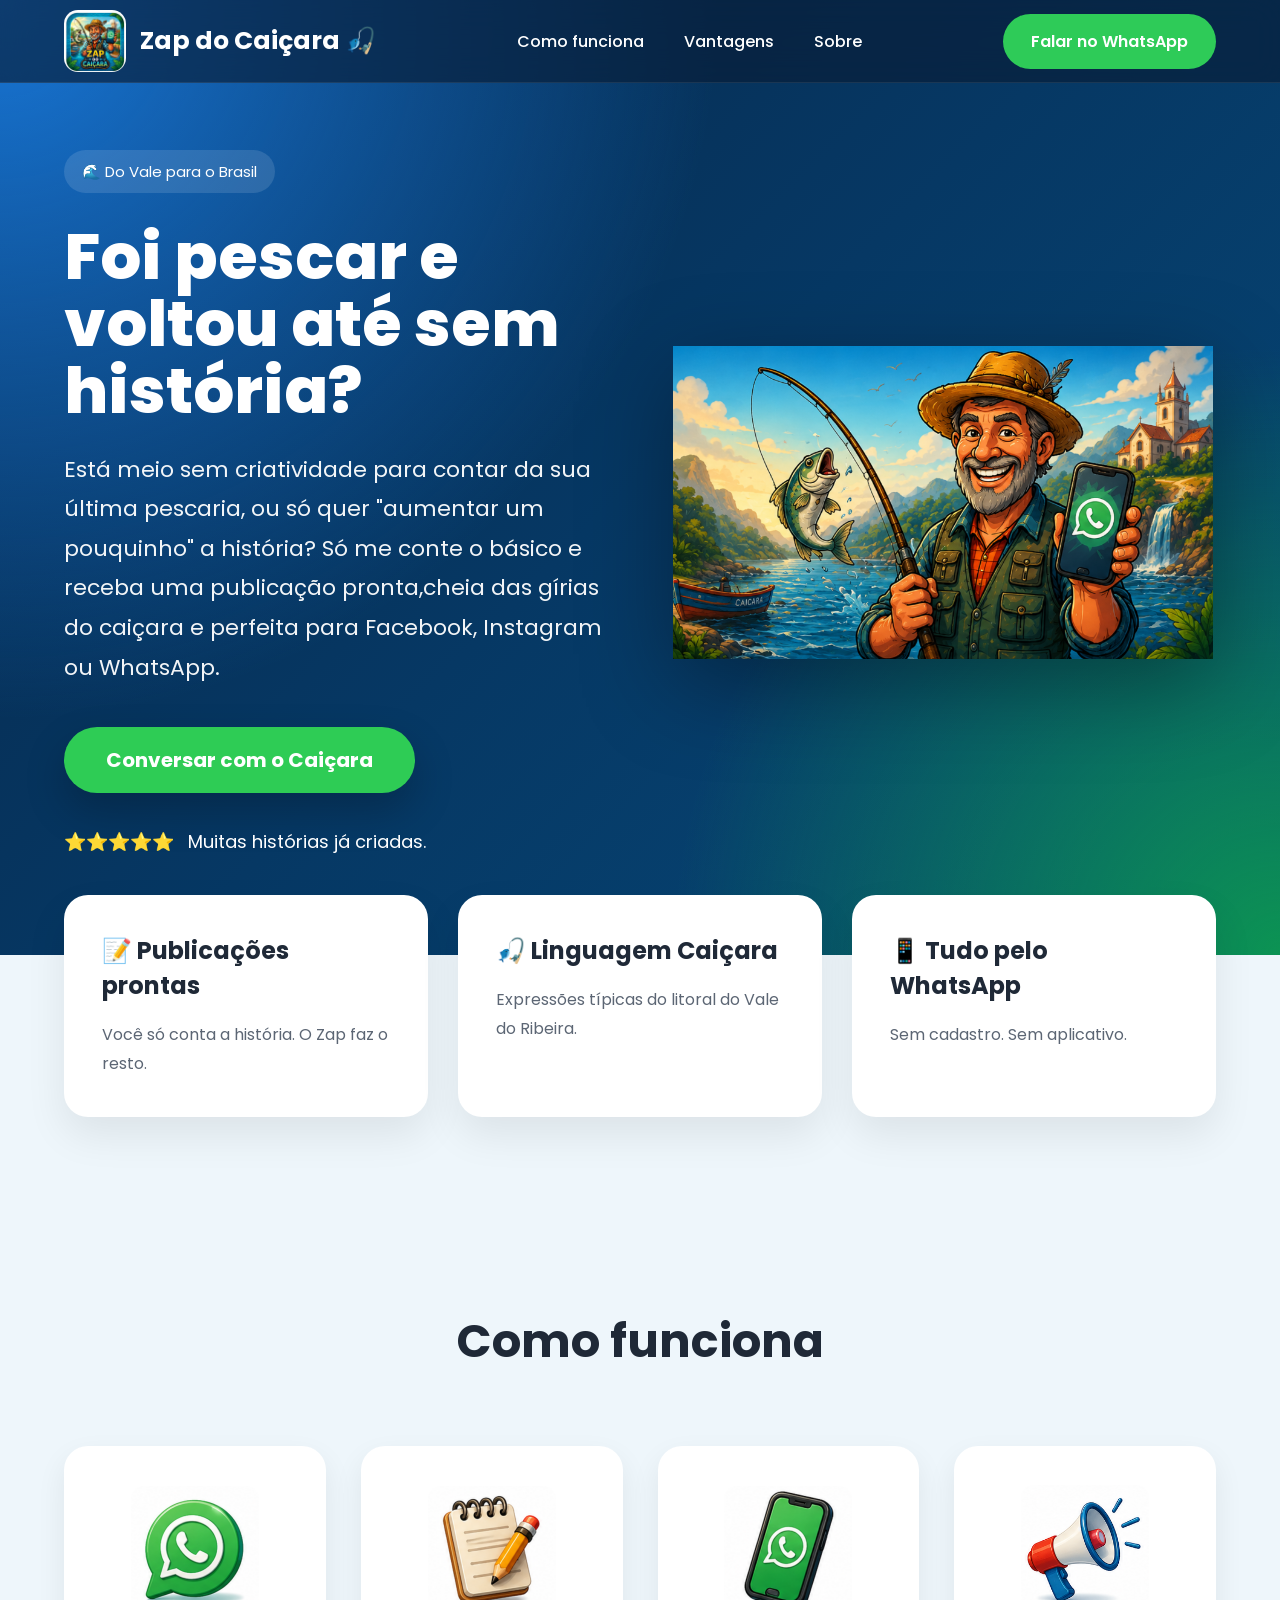
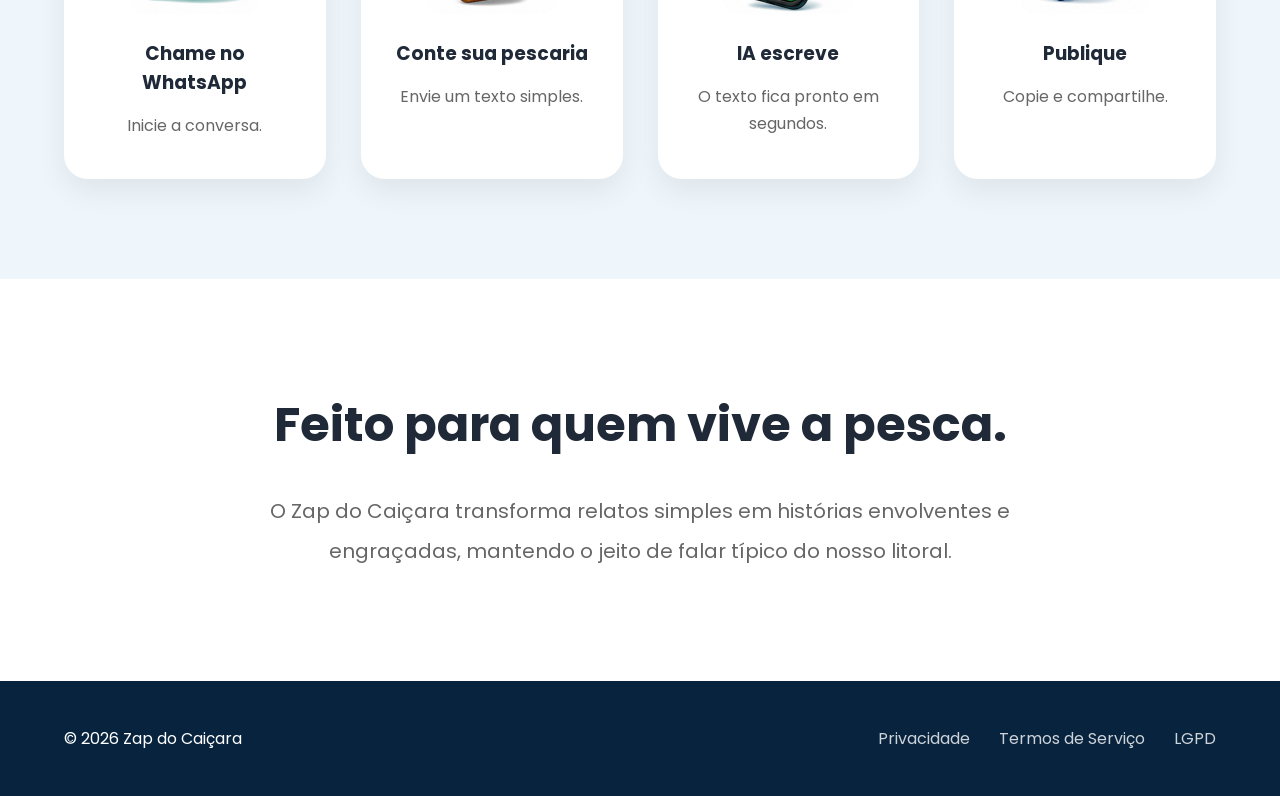
==== index.html @ da039c4a "Update index.html" ====
<!DOCTYPE html>
<html lang="pt-BR">

<head>

    <meta charset="UTF-8">
    <meta name="viewport" content="width=device-width, initial-scale=1.0">

    <title>Zap do Caiçara</title>

    <link rel="stylesheet" href="style.css">
    <link rel="stylesheet" href="responsive.css">

    <link rel="preconnect" href="https://fonts.googleapis.com">
    <link rel="preconnect" href="https://fonts.gstatic.com" crossorigin>

    <link href="https://fonts.googleapis.com/css2?family=Poppins:wght@300;400;500;600;700;800&display=swap" rel="stylesheet">

</head>

<body>

<header>

    <div class="container">

        <a class="logo">

            <img src="logo.png" alt="">

            <span>Zap do Caiçara 🎣</span>

        </a>

        <nav>

            <a href="#como-funciona">Como funciona</a>
            <a href="#vantagens">Vantagens</a>
            <a href="#sobre">Sobre</a>

        </nav>

        <a class="btn-topo"
           href="https://wa.me/5513920053318"
           target="_blank">

            Falar no WhatsApp

        </a>

    </div>

</header>

<section class="hero">

    <div class="container hero-grid">

        <div class="hero-texto">

            <span class="tag">
                🌊 Do Vale para o Brasil
            </span>

            <h1>

                Foi pescar e voltou até sem história?

            </h1>

            <p>

                Está meio sem criatividade para contar da sua última pescaria, 
                ou só quer "aumentar um pouquinho" a história? Só me conte o básico
                e receba uma publicação pronta,cheia das gírias do caiçara 
                e perfeita para Facebook, Instagram ou WhatsApp.

            </p>

            <a class="btn-principal"
               href="https://wa.me/5513920053318"
               target="_blank">

                Conversar com o Caiçara

            </a>

            <div class="avaliacao">

                ⭐⭐⭐⭐⭐

                <span>Muitas histórias já criadas.</span>

            </div>

        </div>

        <div class="hero-img">

            <img src="hero.png" alt="">

        </div>

    </div>

</section>

<section
id="vantagens"
class="beneficios">

<div class="container">

<div class="card">

<h3>📝 Publicações prontas</h3>

<p>

Você só conta a história.

O Zap faz o resto.

</p>

</div>

<div class="card">

<h3>🎣 Linguagem Caiçara</h3>

<p>

Expressões típicas do litoral do Vale do Ribeira.

</p>

</div>

<div class="card">

<h3>📱 Tudo pelo WhatsApp</h3>

<p>

Sem cadastro.

Sem aplicativo.

</p>

</div>

</div>

</section>

<section
id="como-funciona"
class="passos">

<div class="container">

<h2>Como funciona</h2>

<div class="linha-passos">

<div class="passo">

<div class="icone">

        <a class="logo1">

            <img src="icon-whatsapp.png" alt="">

        </a>

</div>

<h3>Chame no WhatsApp</h3>

<p>

Inicie a conversa.

</p>

</div>

<div class="passo">

<div class="icone">

    <a class="logo1">

            <img src="icon-historia.png" alt="">

    </a>

</div>

<h3>Conte sua pescaria</h3>

<p>

Envie um texto simples.

</p>

</div>

<div class="passo">

<div class="icone">

    <a class="logo1">

            <img src="icon-celular.png" alt="">

    </a>

</div>

<h3>IA escreve</h3>

<p>

O texto fica pronto em segundos.

</p>

</div>

<div class="passo">

<div class="icone">

    <a class="logo1">

            <img src="icon-publicar.png" alt="">

    </a>

</div>

<h3>Publique</h3>

<p>

Copie e compartilhe.

</p>

</div>

</div>

</div>

</section>

<section
id="sobre"
class="sobre">

<div class="container">

<h2>Feito para quem vive a pesca.</h2>

<p>

O Zap do Caiçara transforma relatos simples em histórias envolventes e engraçadas,
mantendo o jeito de falar típico do nosso litoral.

</p>

</div>

</section>

<footer>

<div class="container">

<p>

© 2026 Zap do Caiçara

</p>

<div>

<a href="https://karlynhosgouveia-glitch.github.io/zapdocaicara/privacy.html">Privacidade</a>

<a href="https://karlynhosgouveia-glitch.github.io/zapdocaicara/termosdeservico.html">Termos de Serviço</a>

<a href="https://karlynhosgouveia-glitch.github.io/zapdocaicara/exclusaodedados">LGPD</a>

</div>

</div>

</footer>

<script src="script.js"></script>

</body>

</html>
---- style.css ----
/*============================

Zap do Caiçara
style.css

============================*/

*{
    margin:0;
    padding:0;
    box-sizing:border-box;
}

html{
    scroll-behavior:smooth;
}

body{

    font-family:'Poppins',sans-serif;
    background:#eef6fb;
    color:#1f2937;
    overflow-x:hidden;

}

img{

    max-width:100%;
    display:block;

}

a{

    text-decoration:none;

}

.container{

    width:90%;
    max-width:1200px;
    margin:auto;

}

/*============================
HEADER
============================*/

header{

    position:fixed;
    top:0;
    left:0;
    width:100%;
    z-index:999;

    backdrop-filter:blur(16px);

    background:rgba(8,30,56,.65);

    border-bottom:1px solid rgba(255,255,255,.08);

}

header .container{

    height:82px;

    display:flex;

    justify-content:space-between;

    align-items:center;

}

.logo{

    display:flex;

    align-items:center;

    gap:14px;

    color:white;

    font-size:25px;

    font-weight:700;

}

.logo img{

    width:62px;

    border-radius:14px;

}

.logo1{

    display:flex;

    align-items:center;

    gap:14px;

    color:white;

    font-size:25px;

    font-weight:700;

}

.logo1 img{

    width:128px;

    border-radius:14px;

}

nav{

    display:flex;
    gap:40px;

}

nav a{

    color:white;

    font-weight:500;

    transition:.25s;

}

nav a:hover{

    color:#67e46c;

}

.btn-topo{

    background:#2ecb58;

    color:white;

    padding:15px 28px;

    border-radius:999px;

    font-weight:600;

    transition:.25s;

}

.btn-topo:hover{

    transform:translateY(-2px);

    background:#26b94d;

}

/*============================
HERO
============================*/

.hero{

    padding-top:150px;
    padding-bottom:100px;

    background:

    radial-gradient(circle at top left,#1877d8 0%,transparent 45%),

    radial-gradient(circle at bottom right,#0c9353 0%,transparent 38%),

    linear-gradient(135deg,#06274a,#063864,#074979);

    color:white;

}

.hero-grid{

    display:grid;

    grid-template-columns:1fr 1fr;

    align-items:center;

    gap:60px;

}

.tag{

    display:inline-block;

    background:rgba(255,255,255,.12);

    padding:10px 18px;

    border-radius:40px;

    margin-bottom:30px;

    font-size:15px;

}

.hero h1{

    font-size:64px;

    line-height:1.05;

    font-weight:800;

    margin-bottom:25px;

}

.hero p{

    font-size:22px;

    line-height:1.8;

    opacity:.95;

    max-width:600px;

}

.btn-principal{

    display:inline-block;

    margin-top:40px;

    background:#2ecc55;

    color:white;

    padding:18px 42px;

    border-radius:999px;

    font-size:20px;

    font-weight:700;

    transition:.25s;

    box-shadow:0 18px 40px rgba(0,0,0,.22);

}

.btn-principal:hover{

    transform:translateY(-3px);

}

.avaliacao{

    margin-top:35px;

    display:flex;

    gap:14px;

    align-items:center;

    font-size:18px;

}

.hero-img{

    display:flex;

    justify-content:center;

}

.hero-img img{

    width:540px;

    animation:flutuar 4s ease-in-out infinite;

    filter:drop-shadow(0 25px 45px rgba(0,0,0,.35));

}

/*============================
CARDS
============================*/

.beneficios{

    margin-top:-60px;

    padding-bottom:90px;

}

.beneficios .container{

    display:grid;

    grid-template-columns:repeat(3,1fr);

    gap:30px;

}

.card{

    background:white;

    border-radius:24px;

    padding:38px;

    box-shadow:0 18px 40px rgba(0,0,0,.08);

    transition:.30s;

}

.card:hover{

    transform:translateY(-10px);

}

.card h3{

    font-size:24px;

    margin-bottom:18px;

}

.card p{

    color:#5c6674;

    line-height:1.8;

}

/*============================
COMO FUNCIONA
============================*/

.passos{

    padding:100px 0;

}

.passos h2{

    text-align:center;

    font-size:46px;

    margin-bottom:70px;

}

.linha-passos{

    display:grid;

    grid-template-columns:repeat(4,1fr);

    gap:35px;

}

.passo{

    background:white;

    border-radius:24px;

    text-align:center;

    padding:40px 30px;

    box-shadow:0 12px 30px rgba(0,0,0,.07);

}

.icone{

    width:128px;
    height:128px;

    margin:auto;

    margin-bottom:25px;

    border-radius:50%;

    background:#0b74dd;

    color:white;

    display:flex;

    justify-content:center;

    align-items:center;

    font-size:28px;

    font-weight:bold;

}

.passo h3{

    margin-bottom:15px;

}

.passo p{

    color:#666;

    line-height:1.7;

}

/*============================
SOBRE
============================*/

.sobre{

    padding:110px 0;

    background:white;

}

.sobre h2{

    text-align:center;

    font-size:48px;

    margin-bottom:30px;

}

.sobre p{

    max-width:820px;

    margin:auto;

    text-align:center;

    line-height:2;

    color:#666;

    font-size:20px;

}

/*============================
FOOTER
============================*/

footer{

    background:#07233e;

    color:white;

    padding:45px 0;

}

footer .container{

    display:flex;

    justify-content:space-between;

    align-items:center;

}

footer a{

    color:white;

    margin-left:25px;

    opacity:.8;

}

footer a:hover{

    opacity:1;

}

/*============================
ANIMAÇÃO
============================*/

@keyframes flutuar{

0%{

transform:translateY(0px);

}

50%{

transform:translateY(-12px);

}

100%{

transform:translateY(0px);

}

}
---- responsive.css ----
/*==================================
TABLETS
==================================*/

@media (max-width:1024px){

.hero-grid{

grid-template-columns:1fr;
text-align:center;

}

.hero-texto{

display:flex;
flex-direction:column;
align-items:center;

}

.hero h1{

font-size:48px;

}

.hero p{

font-size:20px;

}

.hero-img{

margin-top:50px;

}

.hero-img img{

width:420px;

}

.beneficios .container{

grid-template-columns:1fr 1fr;

}

.linha-passos{

grid-template-columns:1fr 1fr;

gap:25px;

}

footer .container{

flex-direction:column;
gap:20px;

}

}

/*==================================
CELULARES
==================================*/

@media (max-width:768px){

header .container{

height:auto;

padding:20px 0;

flex-direction:column;

gap:18px;

}

nav{

flex-wrap:wrap;
justify-content:center;
gap:20px;

}

.logo span{

font-size:22px;

}

.hero{

padding-top:190px;
padding-bottom:70px;

}

.hero h1{

font-size:36px;

}

.hero p{

font-size:18px;

line-height:1.7;

}

.btn-principal{

font-size:18px;
padding:16px 34px;

}

.btn-topo{

padding:14px 24px;

}

.hero-img img{

width:300px;

}

.beneficios{

margin-top:0;

}

.beneficios .container{

grid-template-columns:1fr;

}

.linha-passos{

grid-template-columns:1fr;

}

.passos h2{

font-size:34px;

}

.sobre{

padding:80px 0;

}

.sobre h2{

font-size:34px;

}

.sobre p{

font-size:17px;

line-height:1.8;

}

footer{

text-align:center;

}

footer .container{

flex-direction:column;

}

footer div{

display:flex;
flex-wrap:wrap;
justify-content:center;
gap:18px;

}

footer a{

margin:0;

}

}

/*==================================
TELAS MUITO PEQUENAS
==================================*/

@media (max-width:480px){

.container{

width:92%;

}

.hero h1{

font-size:30px;

}

.hero p{

font-size:16px;

}

.tag{

font-size:13px;

}

.logo img{

width:48px;

}

.logo span{

font-size:18px;

}

.card{

padding:28px;

}

.passo{

padding:28px;

}

}
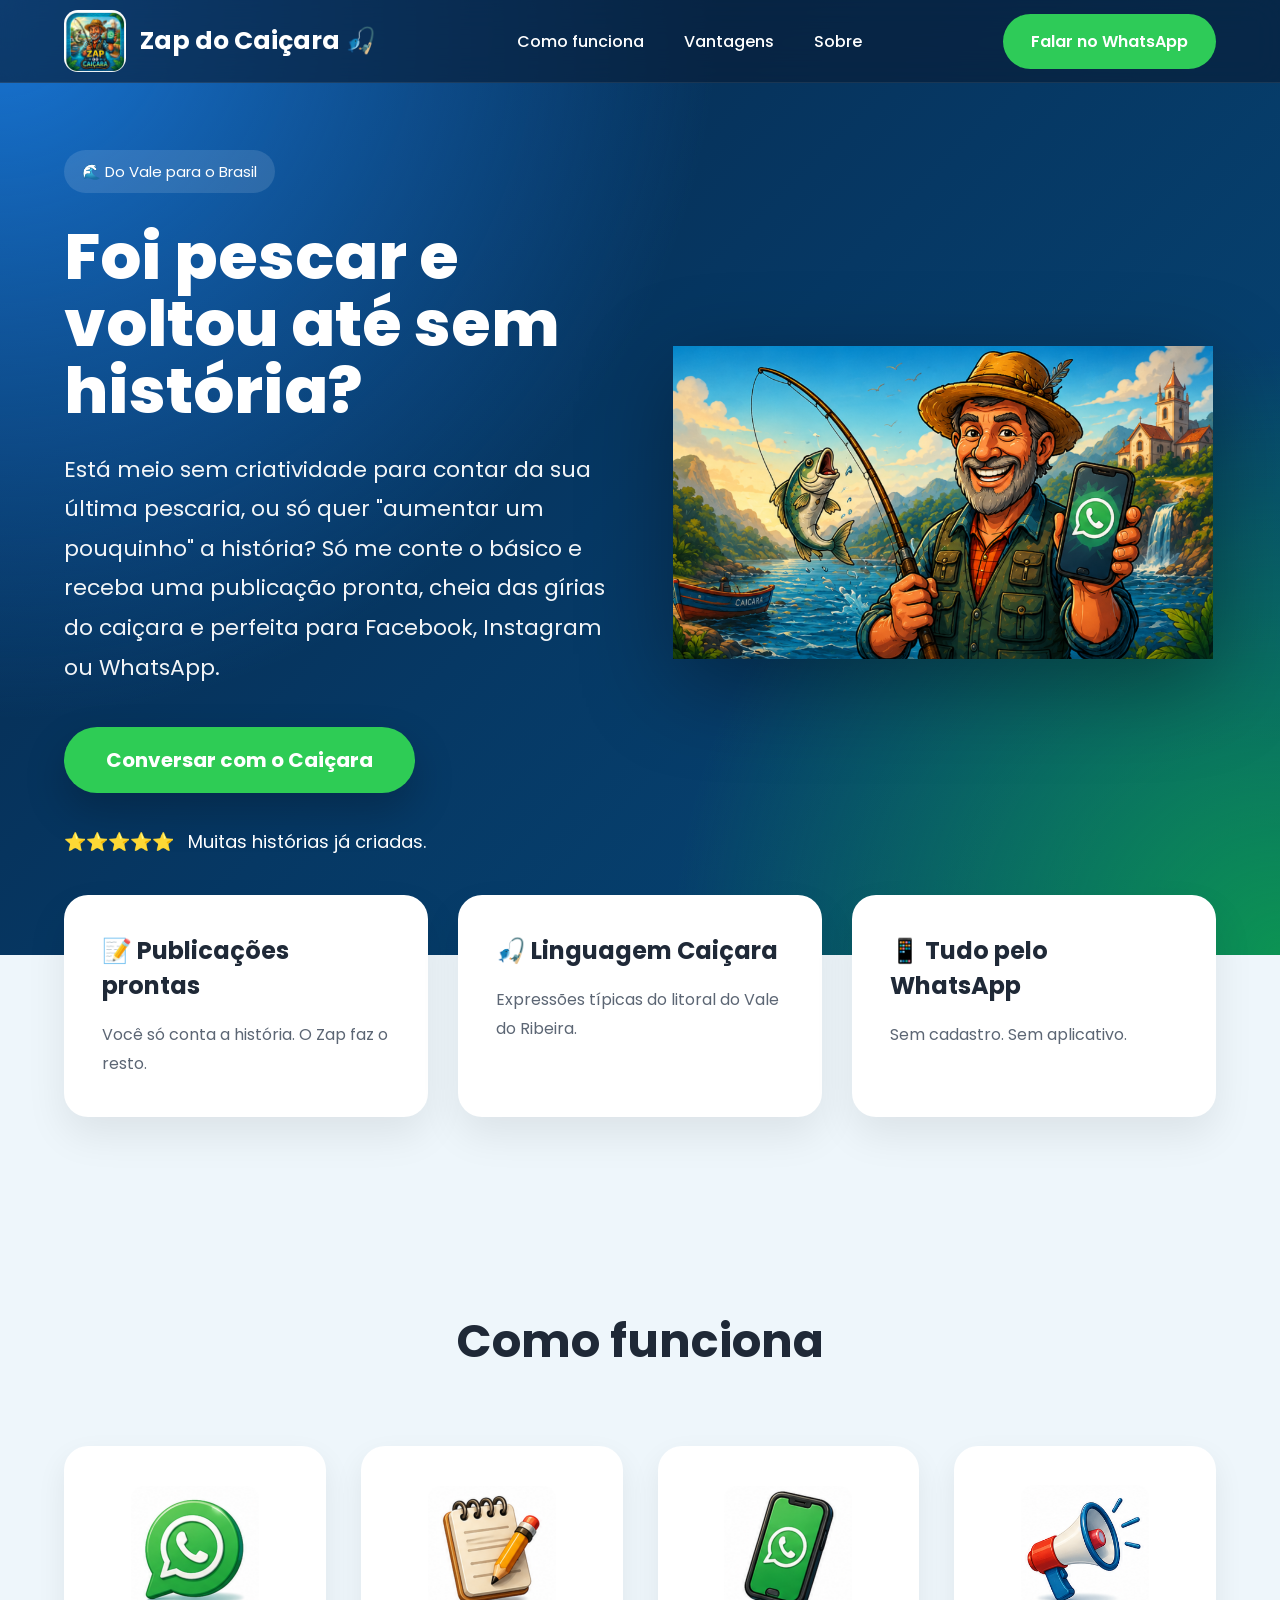
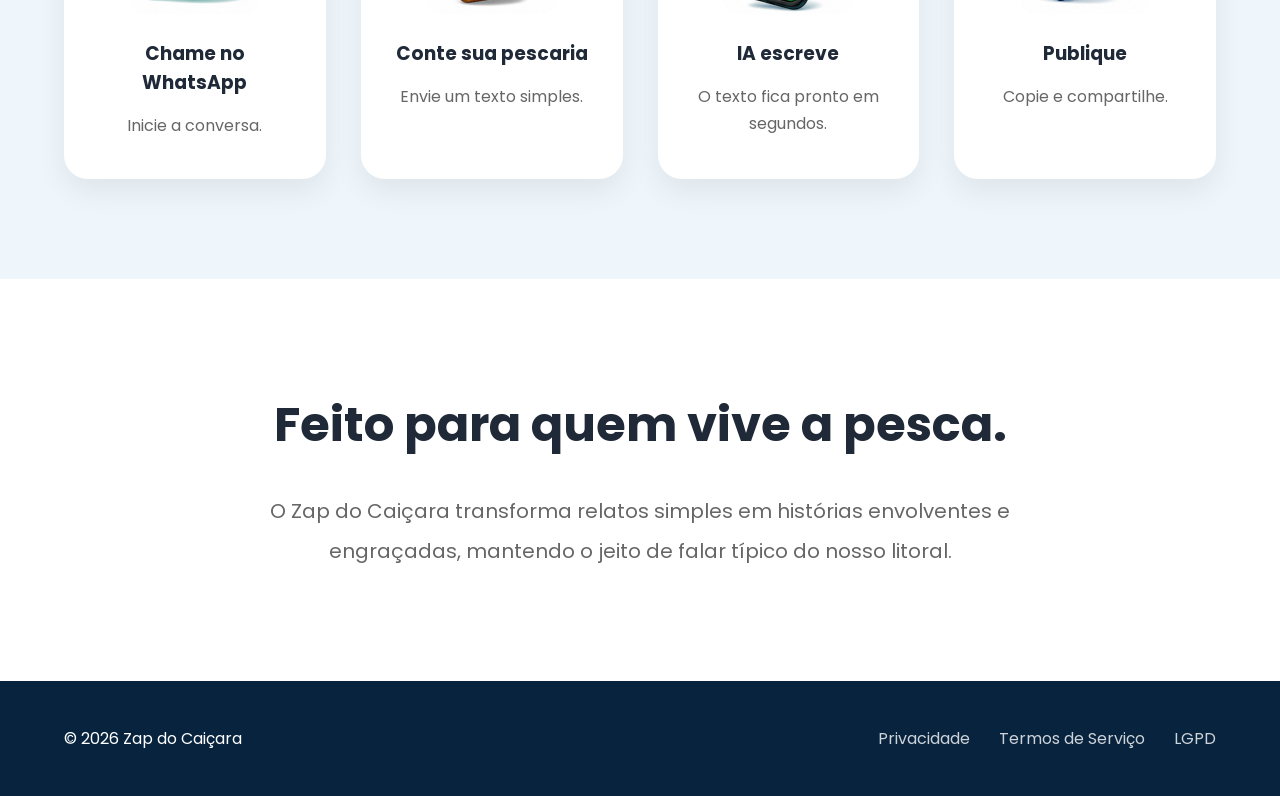
==== commit 794bb104: "Update index.html" ====
--- a/index.html
+++ b/index.html
@@ -72,7 +72,7 @@
 
                 Está meio sem criatividade para contar da sua última pescaria, 
                 ou só quer "aumentar um pouquinho" a história? Só me conte o básico
-                e receba uma publicação pronta,cheia das gírias do caiçara 
+                e receba uma publicação pronta, cheia das gírias do caiçara 
                 e perfeita para Facebook, Instagram ou WhatsApp.
 
             </p>
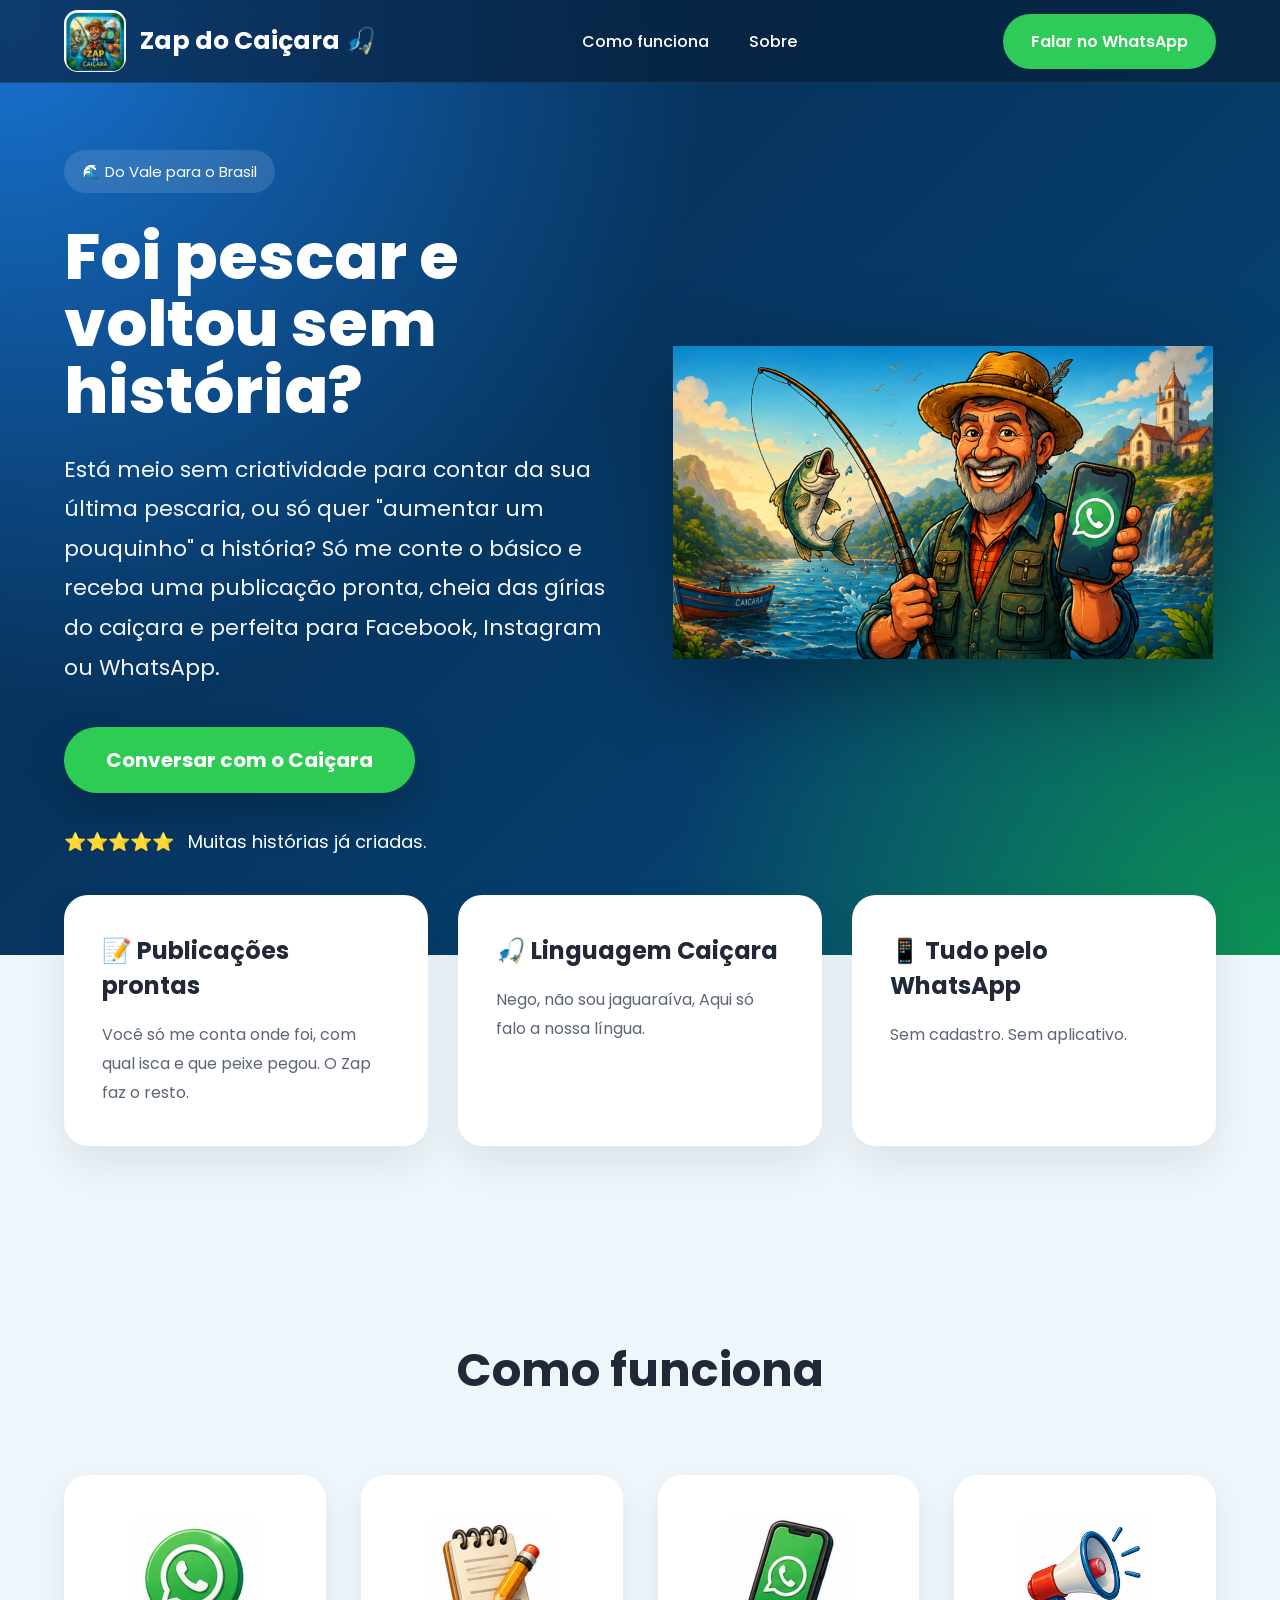
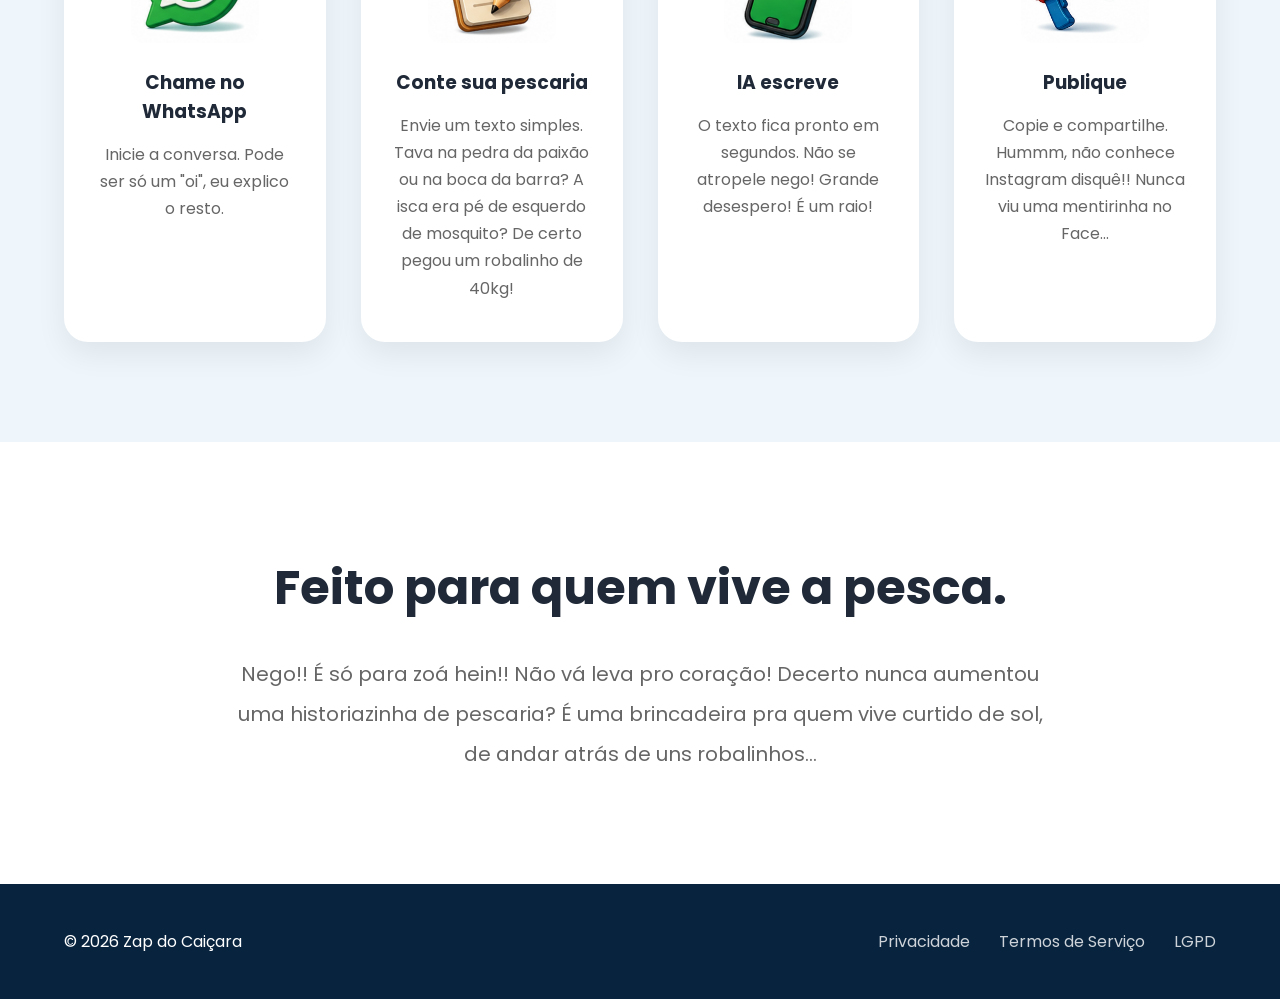
==== commit 8ecdd8cd: "Update index.html" ====
--- a/index.html
+++ b/index.html
@@ -35,7 +35,6 @@
         <nav>
 
             <a href="#como-funciona">Como funciona</a>
-            <a href="#vantagens">Vantagens</a>
             <a href="#sobre">Sobre</a>
 
         </nav>
@@ -64,7 +63,7 @@
 
             <h1>
 
-                Foi pescar e voltou até sem história?
+                Foi pescar e voltou sem história?
 
             </h1>
 
@@ -117,7 +116,7 @@
 
 <p>
 
-Você só conta a história.
+Você só me conta onde foi, com qual isca e que peixe pegou.
 
 O Zap faz o resto.
 
@@ -131,7 +130,7 @@
 
 <p>
 
-Expressões típicas do litoral do Vale do Ribeira.
+Nego, não sou jaguaraíva, Aqui só falo a nossa língua.
 
 </p>
 
@@ -182,6 +181,7 @@
 <p>
 
 Inicie a conversa.
+Pode ser só um "oi", eu explico o resto.
 
 </p>
 
@@ -204,6 +204,9 @@
 <p>
 
 Envie um texto simples.
+Tava na pedra da paixão ou na boca da barra?
+A isca era pé de esquerdo de mosquito?
+De certo pegou um robalinho de 40kg!
 
 </p>
 
@@ -226,6 +229,8 @@
 <p>
 
 O texto fica pronto em segundos.
+Não se atropele nego! Grande desespero!
+É um raio!
 
 </p>
 
@@ -248,7 +253,8 @@
 <p>
 
 Copie e compartilhe.
-
+Hummm, não conhece Instagram disquê!!
+Nunca viu uma mentirinha no Face...
 </p>
 
 </div>
@@ -269,8 +275,9 @@
 
 <p>
 
-O Zap do Caiçara transforma relatos simples em histórias envolventes e engraçadas,
-mantendo o jeito de falar típico do nosso litoral.
+Nego!! É só para zoá hein!! 
+Não vá leva pro coração! Decerto nunca aumentou uma historiazinha de pescaria?
+É uma brincadeira pra quem vive curtido de sol, de andar atrás de uns robalinhos...
 
 </p>
 
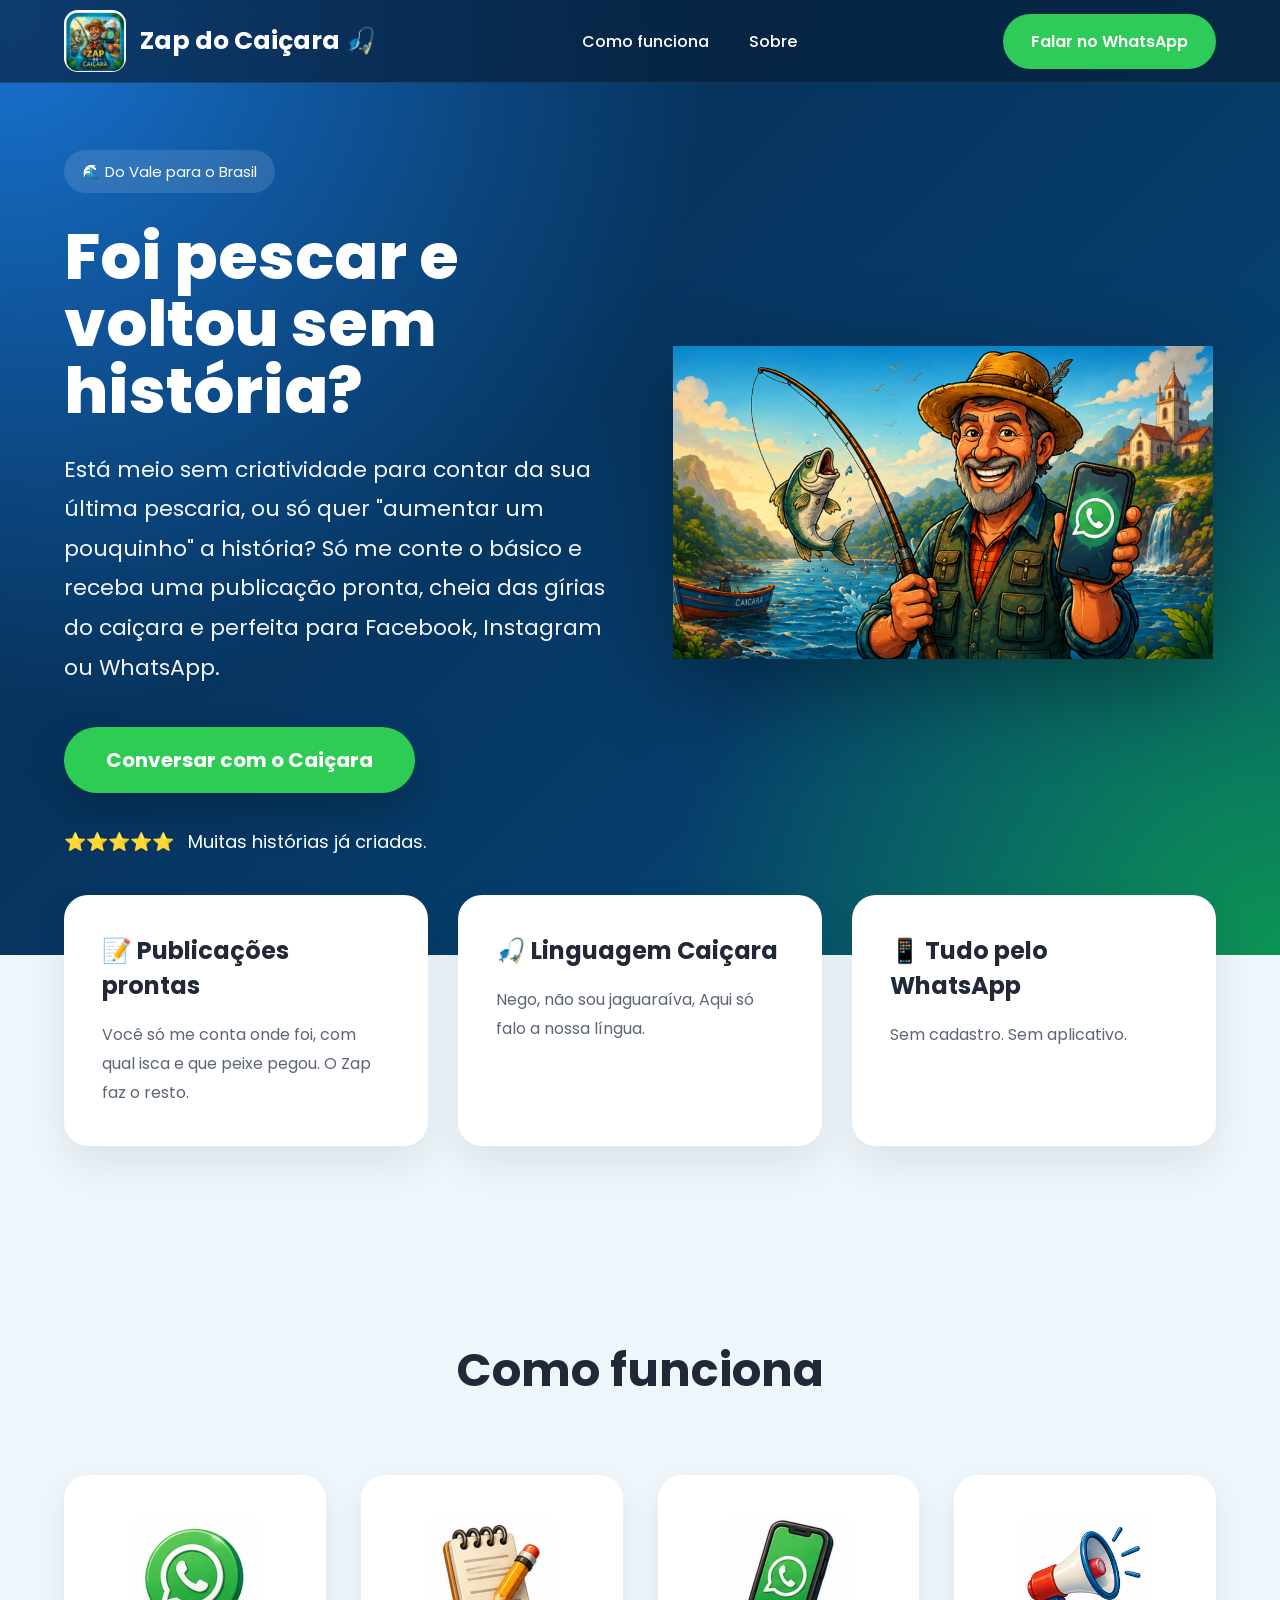
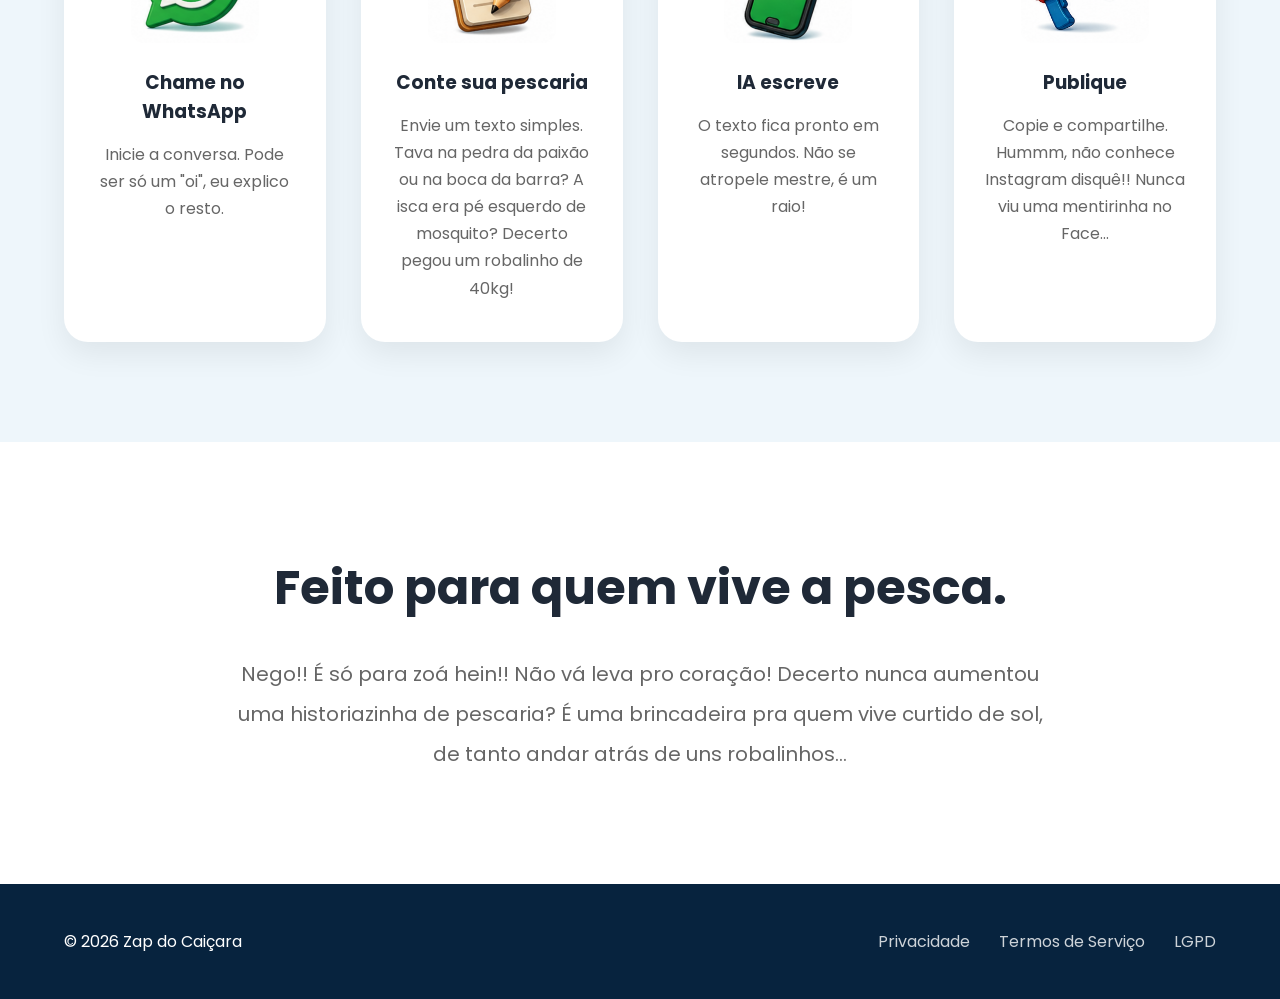
==== commit 60d5ff7a: "Update index.html" ====
--- a/index.html
+++ b/index.html
@@ -205,8 +205,8 @@
 
 Envie um texto simples.
 Tava na pedra da paixão ou na boca da barra?
-A isca era pé de esquerdo de mosquito?
-De certo pegou um robalinho de 40kg!
+A isca era pé esquerdo de mosquito?
+Decerto pegou um robalinho de 40kg!
 
 </p>
 
@@ -229,8 +229,7 @@
 <p>
 
 O texto fica pronto em segundos.
-Não se atropele nego! Grande desespero!
-É um raio!
+Não se atropele mestre, é um raio!
 
 </p>
 
@@ -277,7 +276,7 @@
 
 Nego!! É só para zoá hein!! 
 Não vá leva pro coração! Decerto nunca aumentou uma historiazinha de pescaria?
-É uma brincadeira pra quem vive curtido de sol, de andar atrás de uns robalinhos...
+É uma brincadeira pra quem vive curtido de sol, de tanto andar atrás de uns robalinhos...
 
 </p>
 
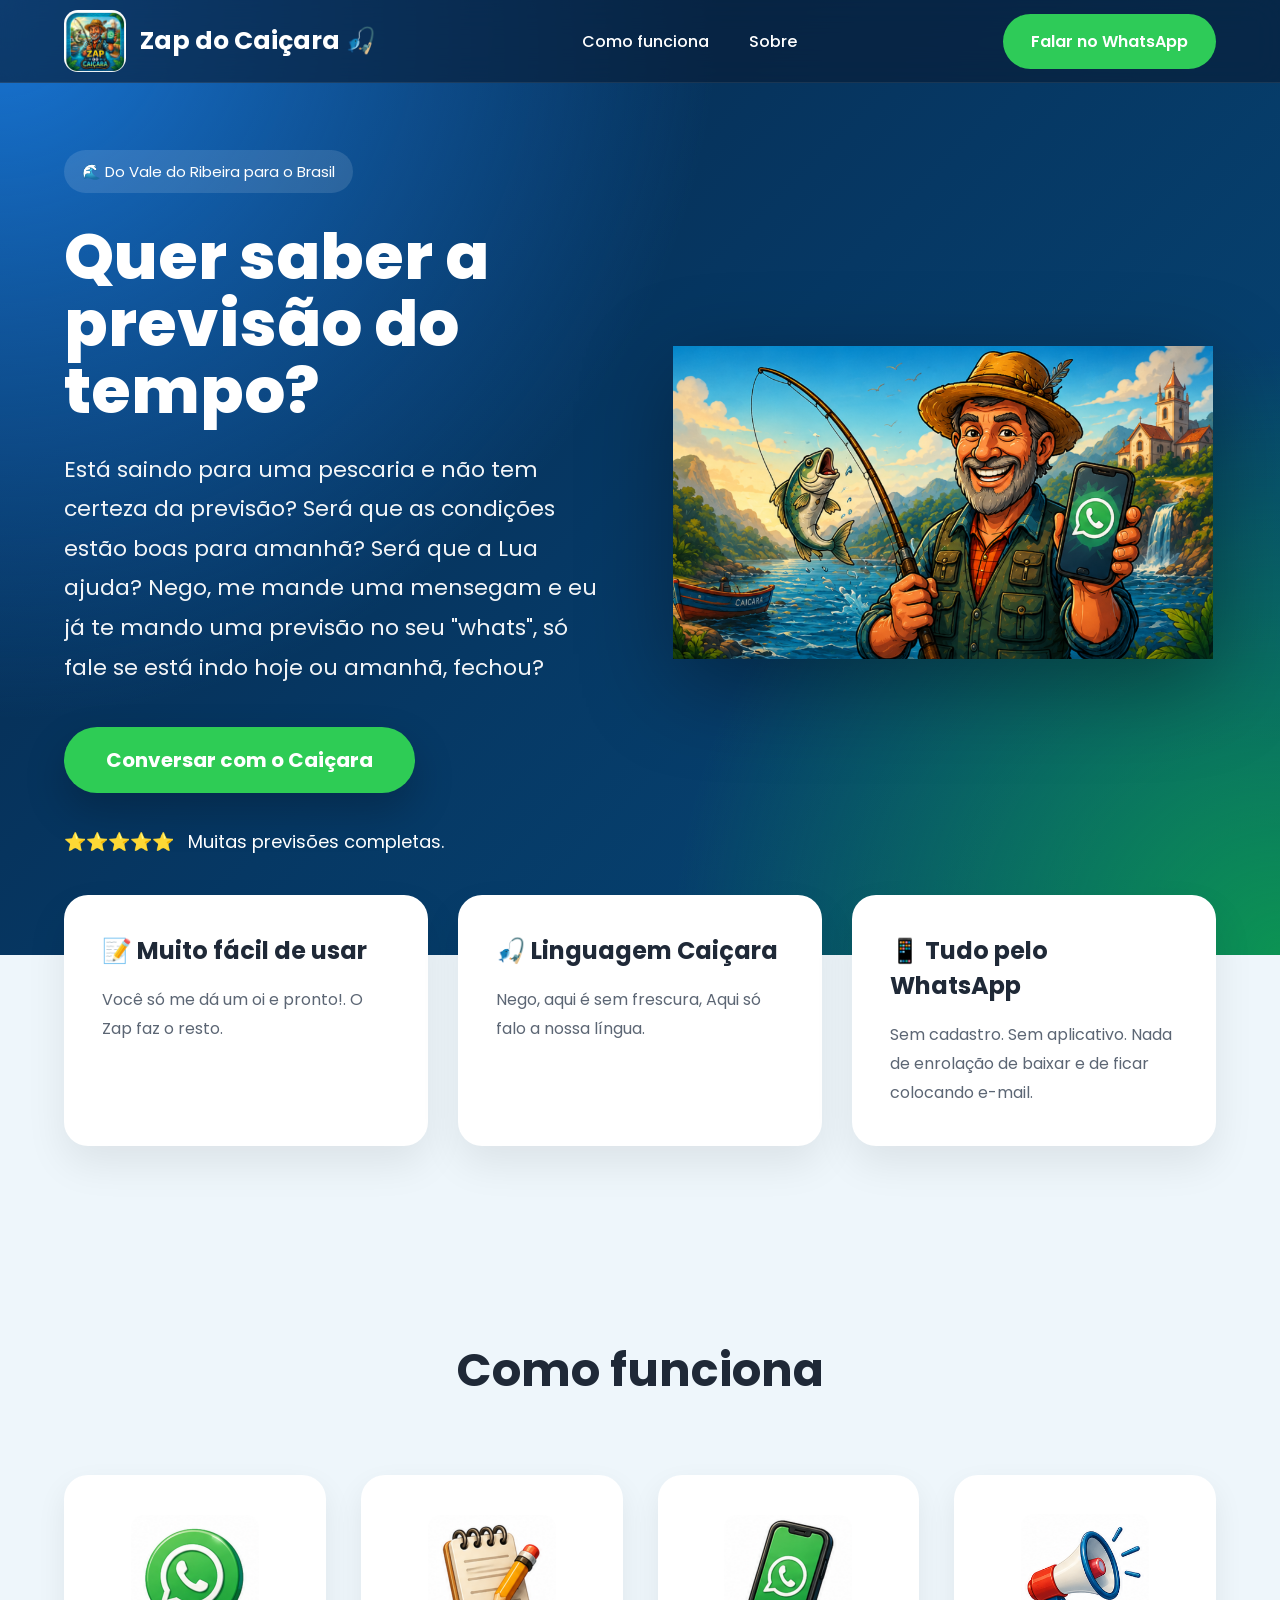
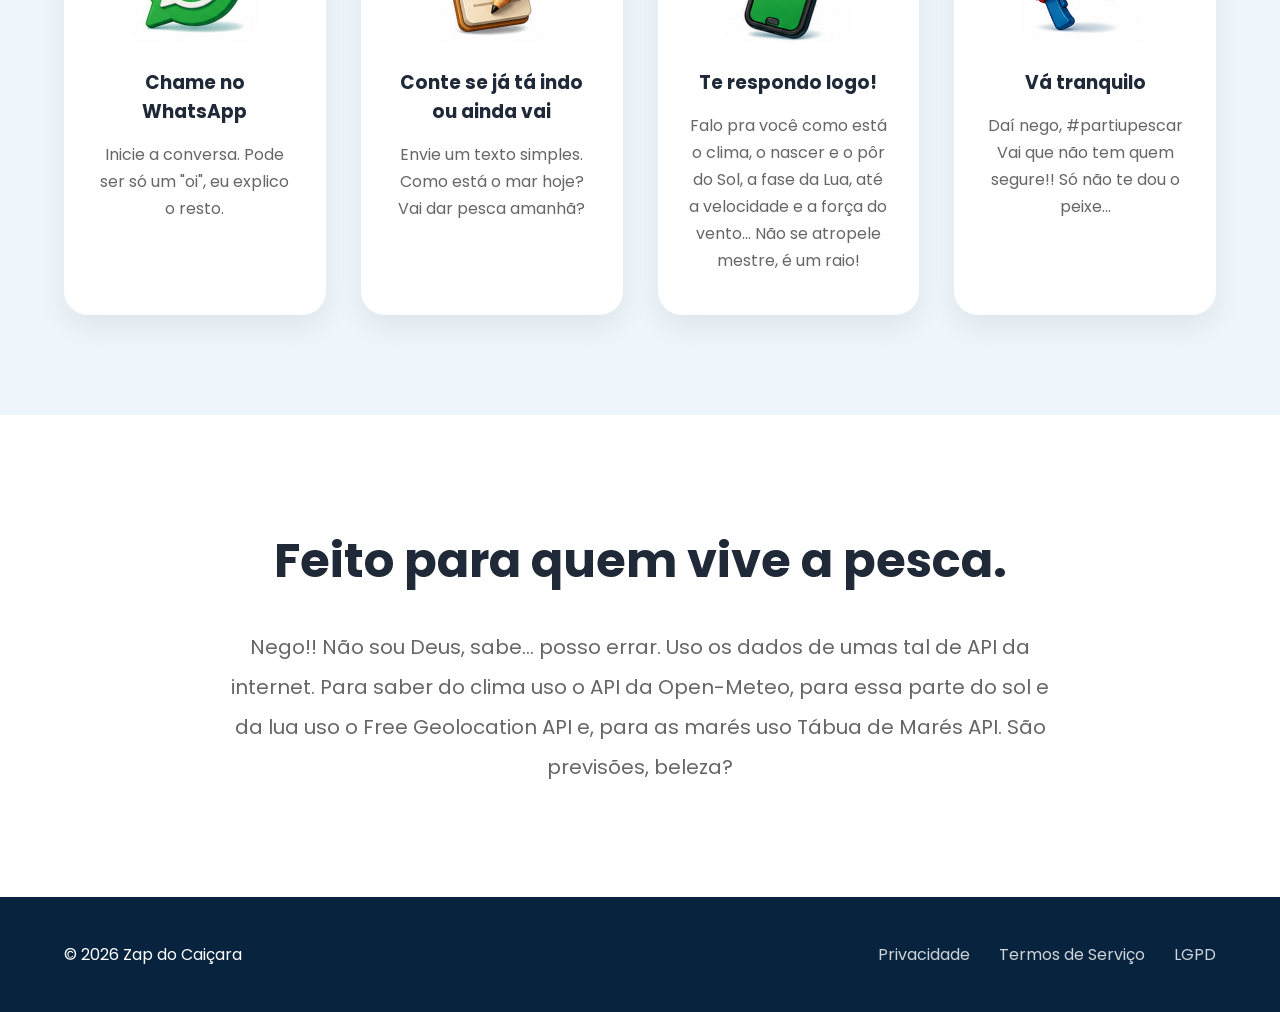
==== commit 33abd1ec: "Update index.html" ====
--- a/index.html
+++ b/index.html
@@ -40,7 +40,7 @@
         </nav>
 
         <a class="btn-topo"
-           href="https://wa.me/5513920053318"
+           href="https://wa.me/5513920053318?text=Oi%20Cai%C3%A7ara%21"
            target="_blank">
 
             Falar no WhatsApp
@@ -58,26 +58,26 @@
         <div class="hero-texto">
 
             <span class="tag">
-                🌊 Do Vale para o Brasil
+                🌊 Do Vale do Ribeira para o Brasil
             </span>
 
             <h1>
 
-                Foi pescar e voltou sem história?
+                Quer saber a previsão do tempo?
 
             </h1>
 
             <p>
 
-                Está meio sem criatividade para contar da sua última pescaria, 
-                ou só quer "aumentar um pouquinho" a história? Só me conte o básico
-                e receba uma publicação pronta, cheia das gírias do caiçara 
-                e perfeita para Facebook, Instagram ou WhatsApp.
+                Está saindo para uma pescaria e não tem certeza da previsão? 
+                Será que as condições estão boas para amanhã? Será que a Lua ajuda?
+                Nego, me mande uma mensegam e eu já te mando uma previsão no seu "whats", 
+                só fale se está indo hoje ou amanhã, fechou?
 
             </p>
 
             <a class="btn-principal"
-               href="https://wa.me/5513920053318"
+               href="https://wa.me/5513920053318?text=Oi%20Cai%C3%A7ara%21"
                target="_blank">
 
                 Conversar com o Caiçara
@@ -88,7 +88,7 @@
 
                 ⭐⭐⭐⭐⭐
 
-                <span>Muitas histórias já criadas.</span>
+                <span>Muitas previsões completas.</span>
 
             </div>
 
@@ -112,11 +112,11 @@
 
 <div class="card">
 
-<h3>📝 Publicações prontas</h3>
-
-<p>
-
-Você só me conta onde foi, com qual isca e que peixe pegou.
+<h3>📝 Muito fácil de usar</h3>
+
+<p>
+
+Você só me dá um oi e pronto!.
 
 O Zap faz o resto.
 
@@ -130,7 +130,7 @@
 
 <p>
 
-Nego, não sou jaguaraíva, Aqui só falo a nossa língua.
+Nego, aqui é sem frescura, Aqui só falo a nossa língua.
 
 </p>
 
@@ -145,6 +145,8 @@
 Sem cadastro.
 
 Sem aplicativo.
+
+Nada de enrolação de baixar e de ficar colocando e-mail.
 
 </p>
 
@@ -199,14 +201,13 @@
 
 </div>
 
-<h3>Conte sua pescaria</h3>
+<h3>Conte se já tá indo ou ainda vai</h3>
 
 <p>
 
 Envie um texto simples.
-Tava na pedra da paixão ou na boca da barra?
-A isca era pé esquerdo de mosquito?
-Decerto pegou um robalinho de 40kg!
+Como está o mar hoje?
+Vai dar pesca amanhã?
 
 </p>
 
@@ -224,11 +225,13 @@
 
 </div>
 
-<h3>IA escreve</h3>
-
-<p>
-
-O texto fica pronto em segundos.
+<h3>Te respondo logo!</h3>
+
+<p>
+
+Falo pra você como está o clima,
+o nascer e o pôr do Sol, a fase da Lua, até 
+a velocidade e a força do vento...
 Não se atropele mestre, é um raio!
 
 </p>
@@ -247,13 +250,13 @@
 
 </div>
 
-<h3>Publique</h3>
-
-<p>
-
-Copie e compartilhe.
-Hummm, não conhece Instagram disquê!!
-Nunca viu uma mentirinha no Face...
+<h3>Vá tranquilo</h3>
+
+<p>
+
+Daí nego, #partiupescar
+Vai que não tem quem segure!!
+Só não te dou o peixe...
 </p>
 
 </div>
@@ -274,9 +277,10 @@
 
 <p>
 
-Nego!! É só para zoá hein!! 
-Não vá leva pro coração! Decerto nunca aumentou uma historiazinha de pescaria?
-É uma brincadeira pra quem vive curtido de sol, de tanto andar atrás de uns robalinhos...
+Nego!! Não sou Deus, sabe... posso errar. 
+Uso os dados de umas tal de API da internet. Para saber do clima uso o API da Open-Meteo,
+para essa parte do sol e da lua uso o Free Geolocation API e, para as marés uso Tábua de Marés API.
+São previsões, beleza?
 
 </p>
 
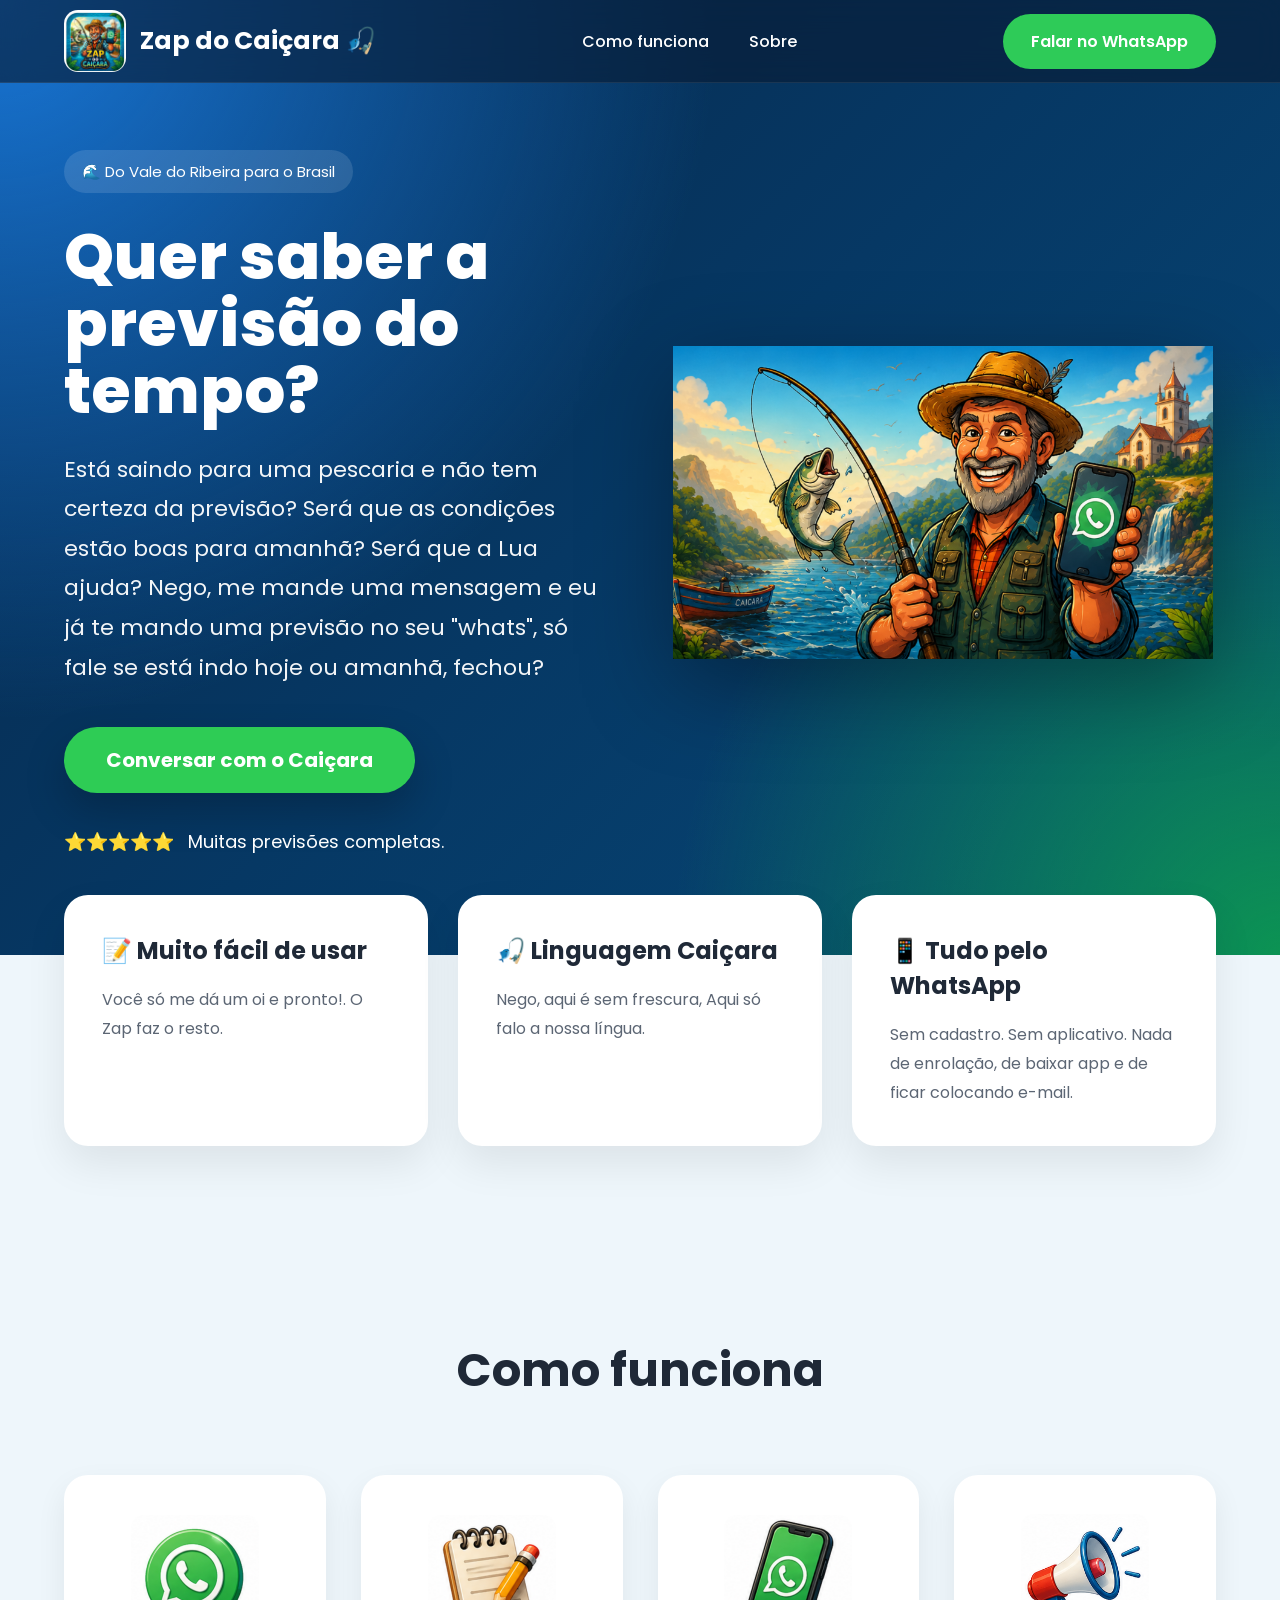
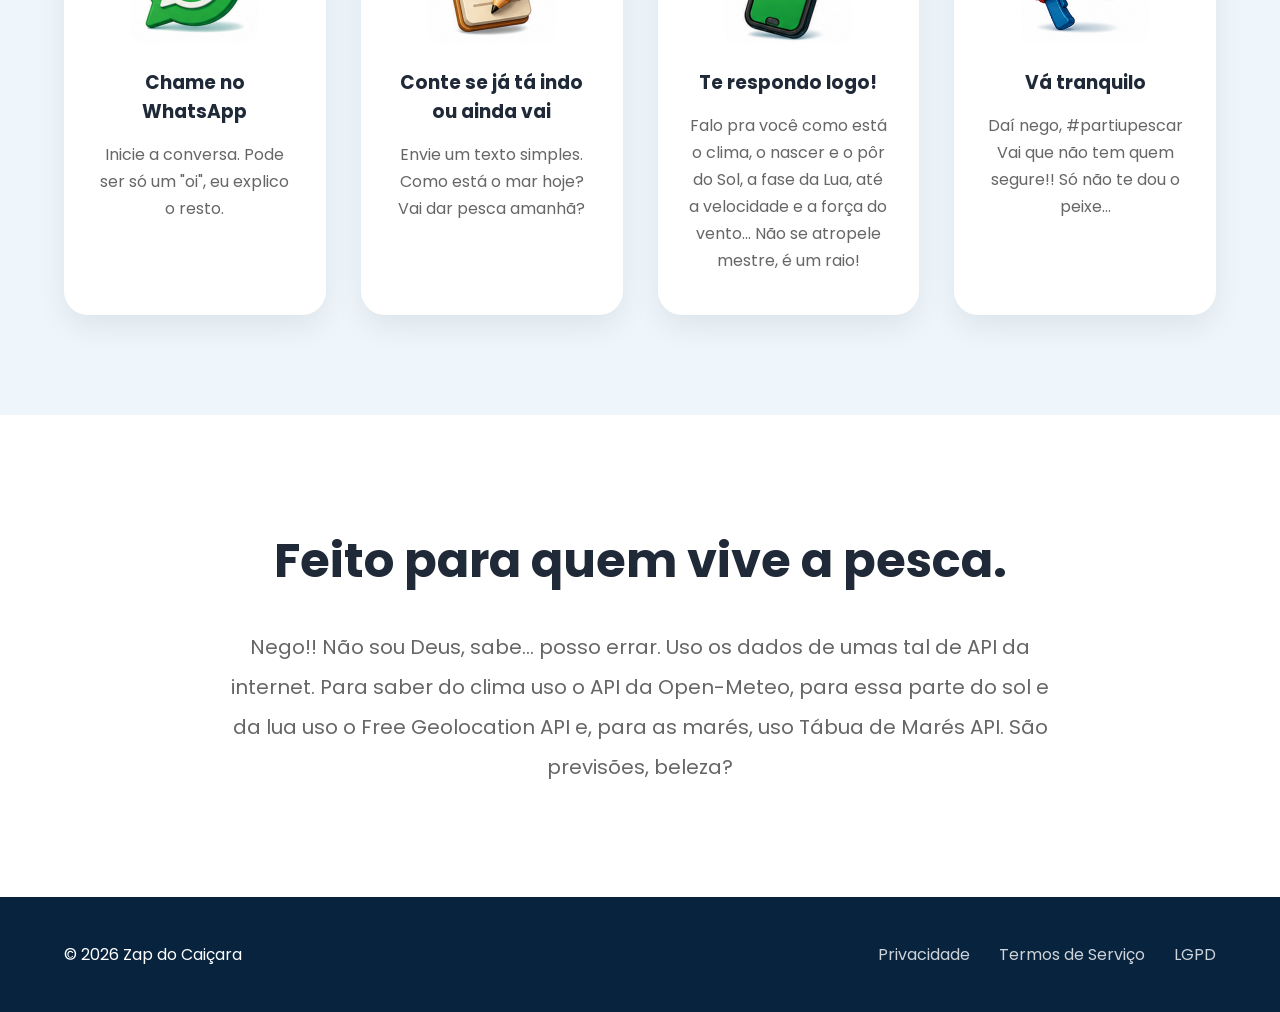
==== commit 30d55420: "Update index.html" ====
--- a/index.html
+++ b/index.html
@@ -71,7 +71,7 @@
 
                 Está saindo para uma pescaria e não tem certeza da previsão? 
                 Será que as condições estão boas para amanhã? Será que a Lua ajuda?
-                Nego, me mande uma mensegam e eu já te mando uma previsão no seu "whats", 
+                Nego, me mande uma mensagem e eu já te mando uma previsão no seu "whats", 
                 só fale se está indo hoje ou amanhã, fechou?
 
             </p>
@@ -146,7 +146,7 @@
 
 Sem aplicativo.
 
-Nada de enrolação de baixar e de ficar colocando e-mail.
+Nada de enrolação, de baixar app e de ficar colocando e-mail.
 
 </p>
 
@@ -279,7 +279,7 @@
 
 Nego!! Não sou Deus, sabe... posso errar. 
 Uso os dados de umas tal de API da internet. Para saber do clima uso o API da Open-Meteo,
-para essa parte do sol e da lua uso o Free Geolocation API e, para as marés uso Tábua de Marés API.
+para essa parte do sol e da lua uso o Free Geolocation API e, para as marés, uso Tábua de Marés API.
 São previsões, beleza?
 
 </p>
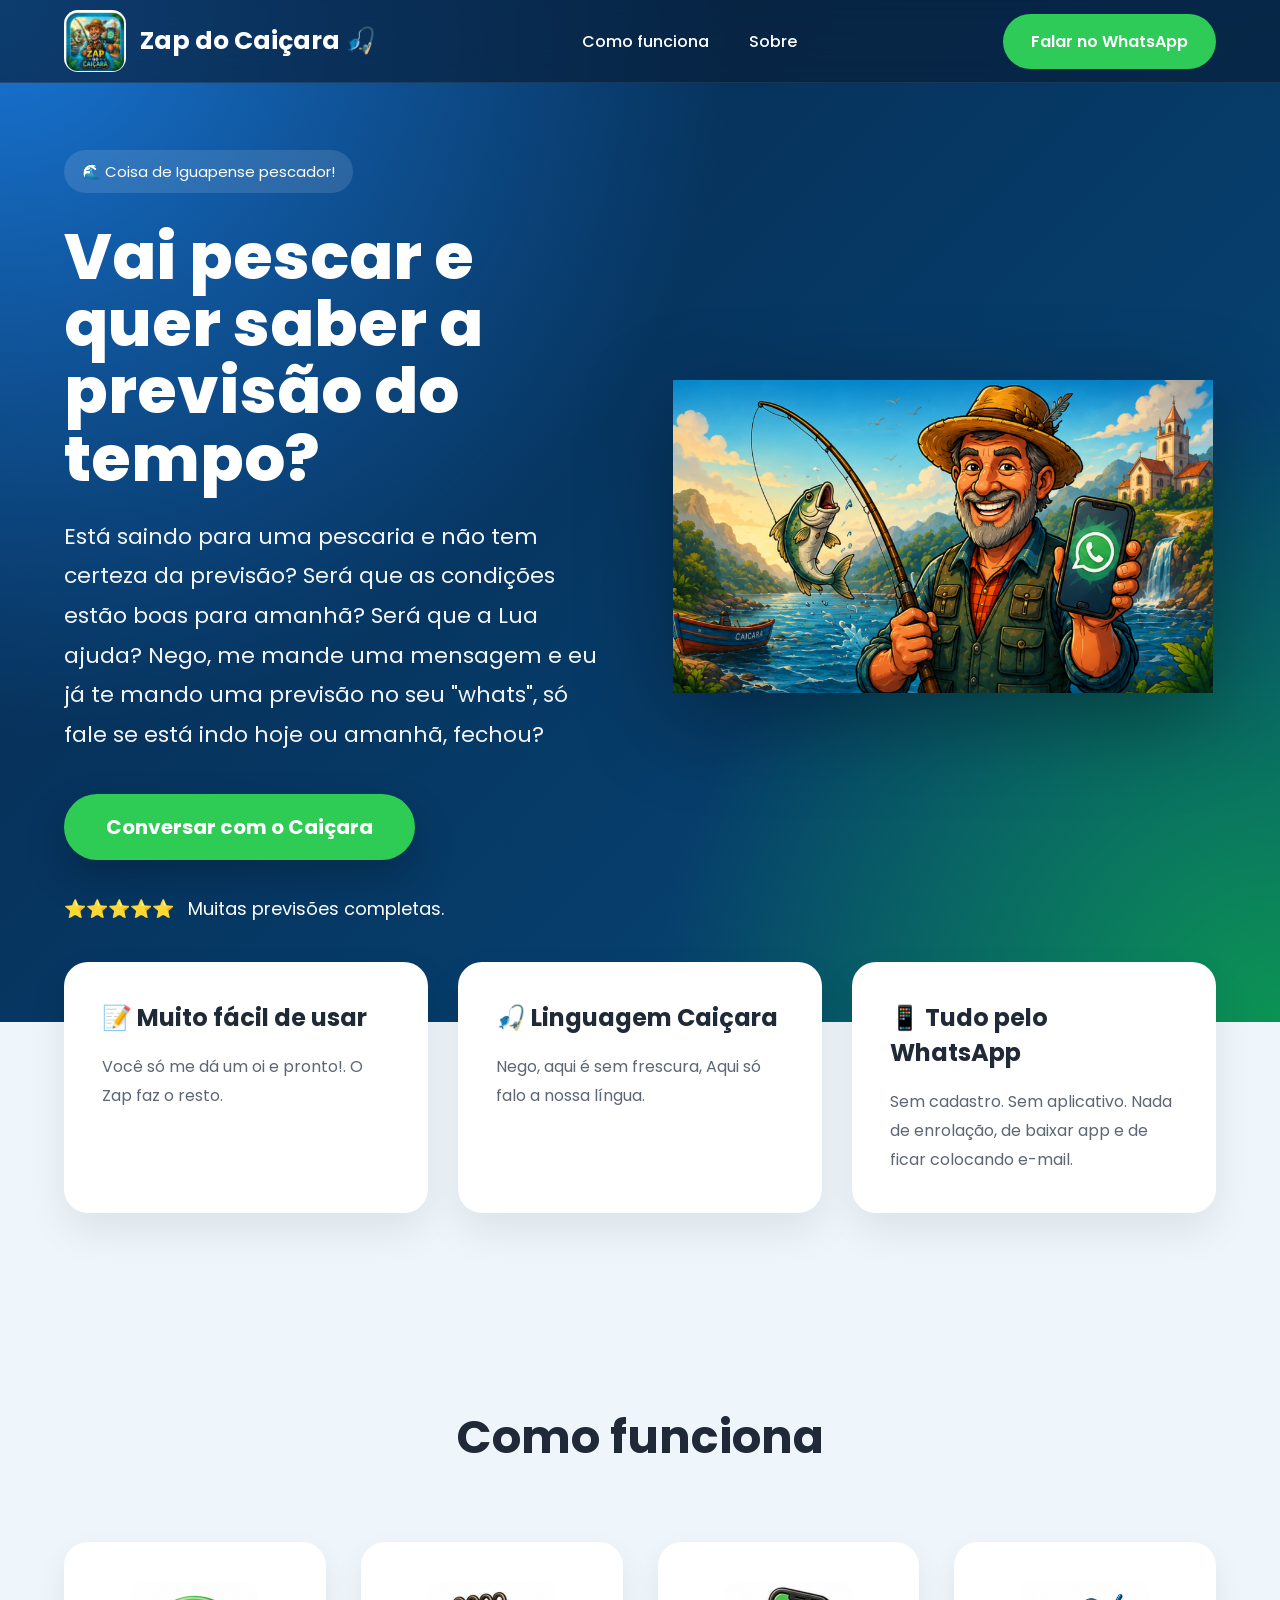
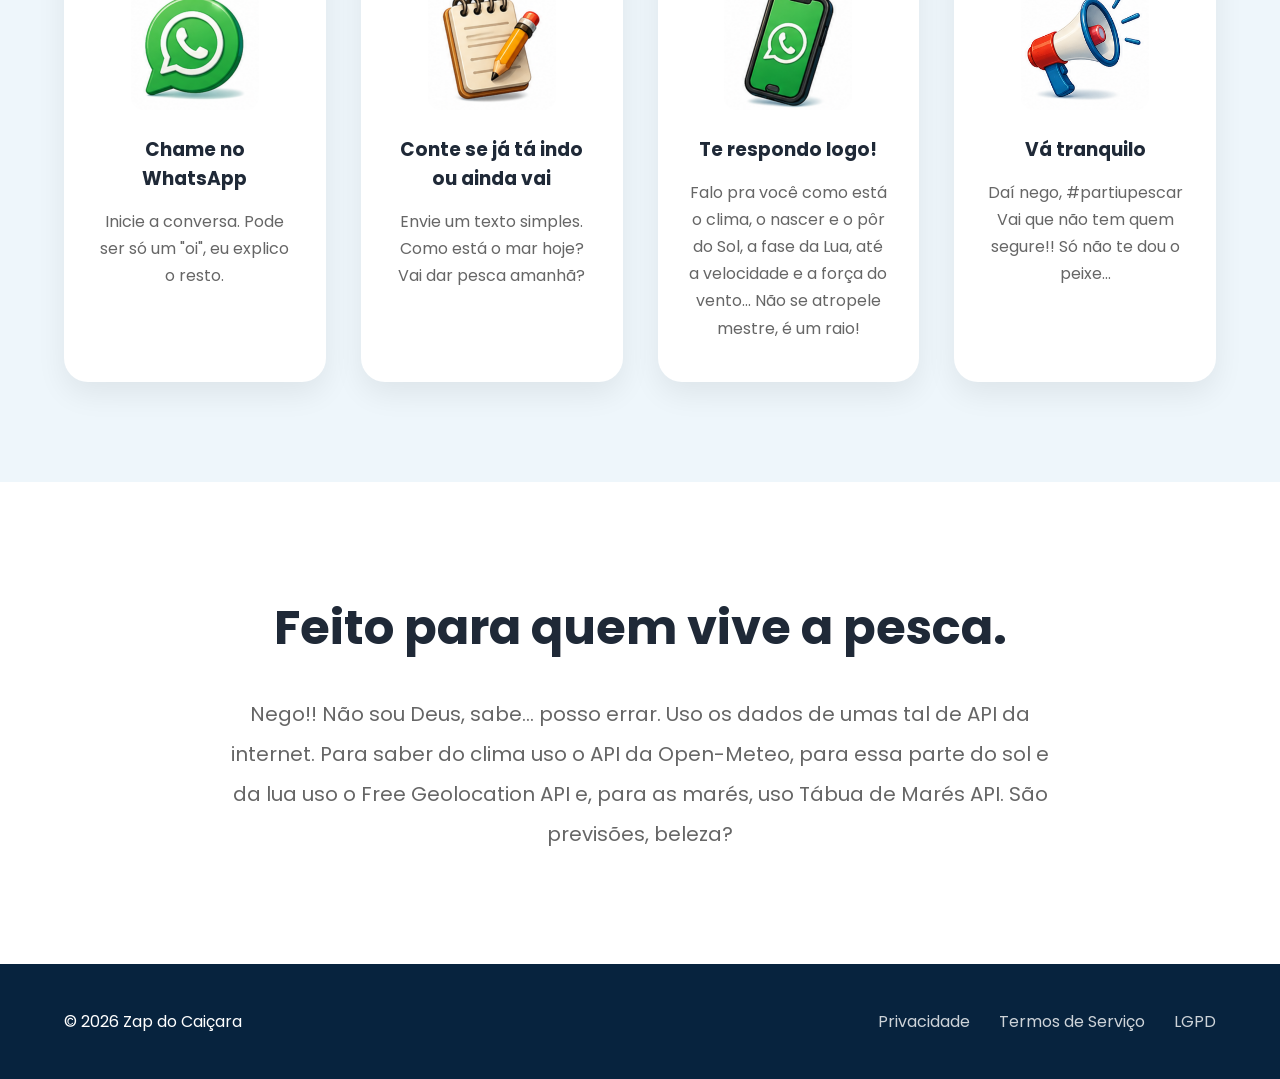
==== commit 3277cfc9: "Update index.html" ====
--- a/index.html
+++ b/index.html
@@ -58,12 +58,12 @@
         <div class="hero-texto">
 
             <span class="tag">
-                🌊 Do Vale do Ribeira para o Brasil
+                🌊 Coisa de Iguapense pescador!
             </span>
 
             <h1>
 
-                Quer saber a previsão do tempo?
+                Vai pescar e quer saber a previsão do tempo?
 
             </h1>
 
